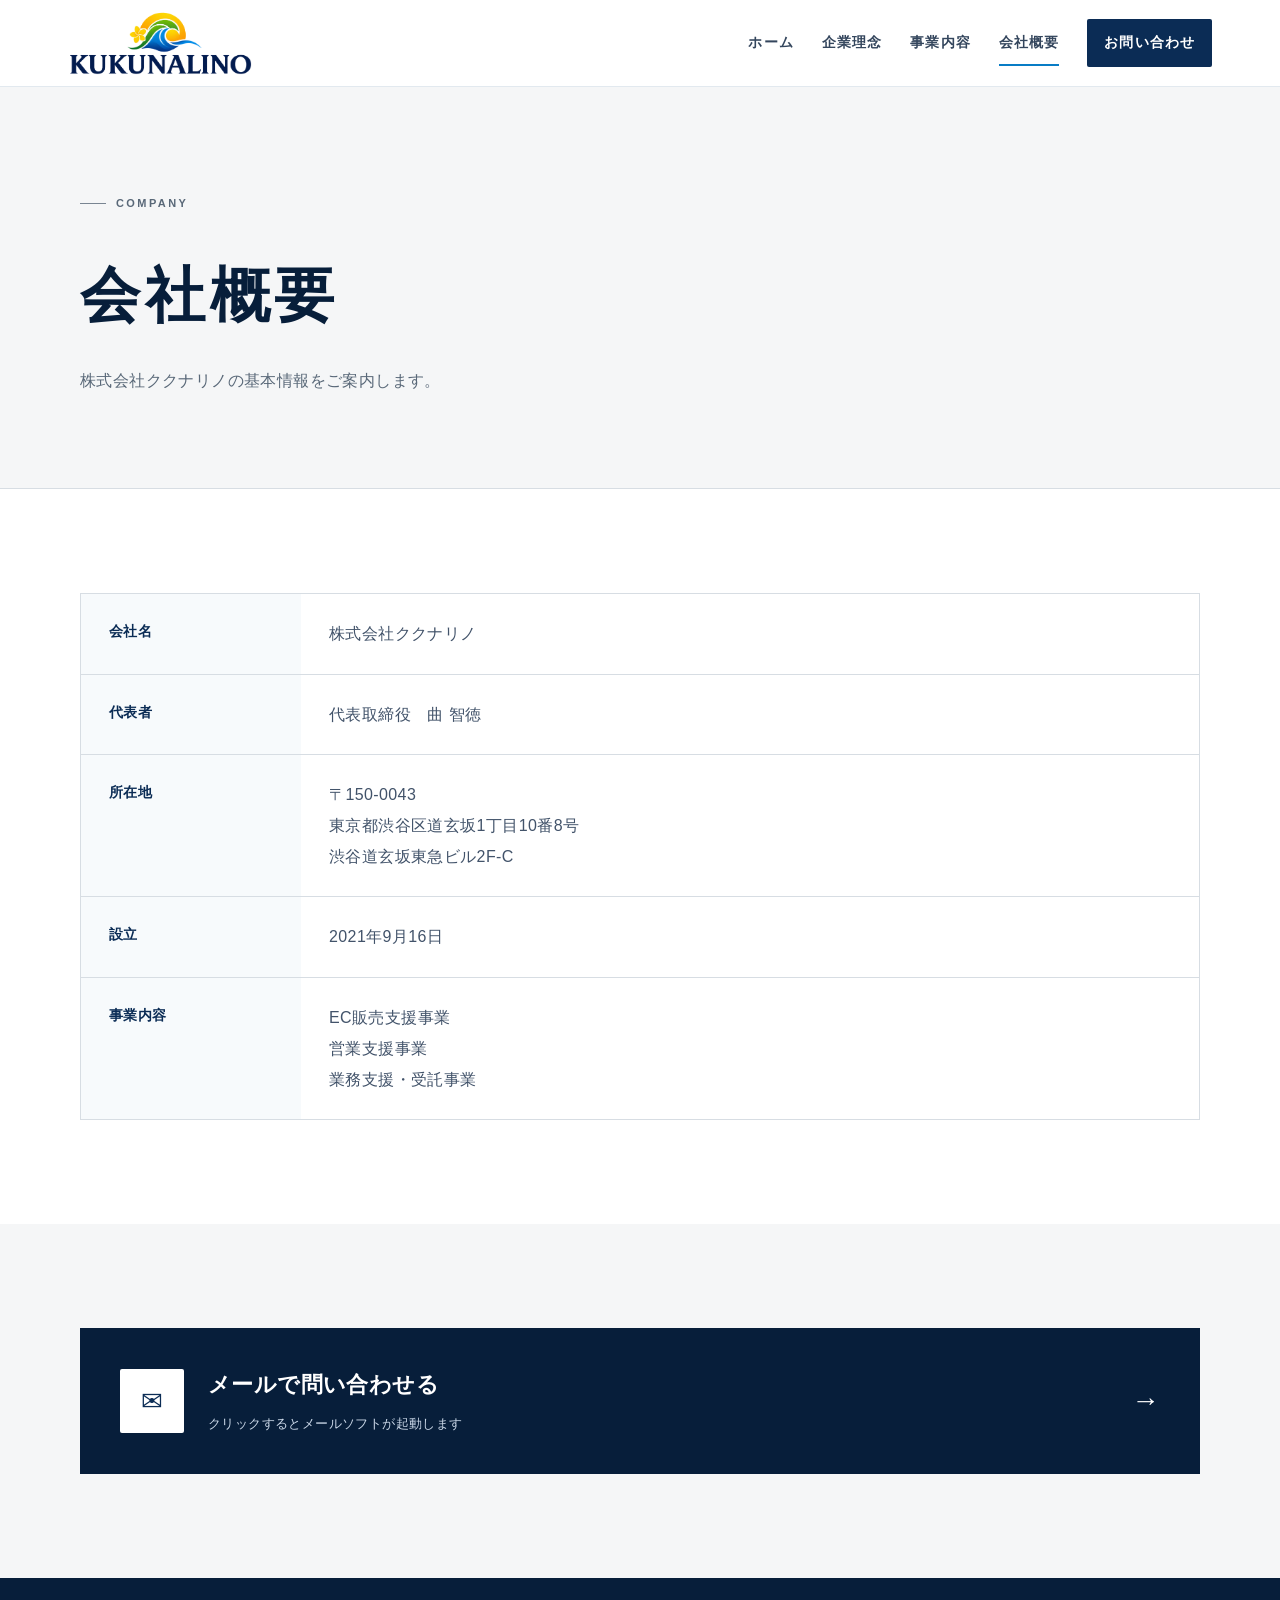
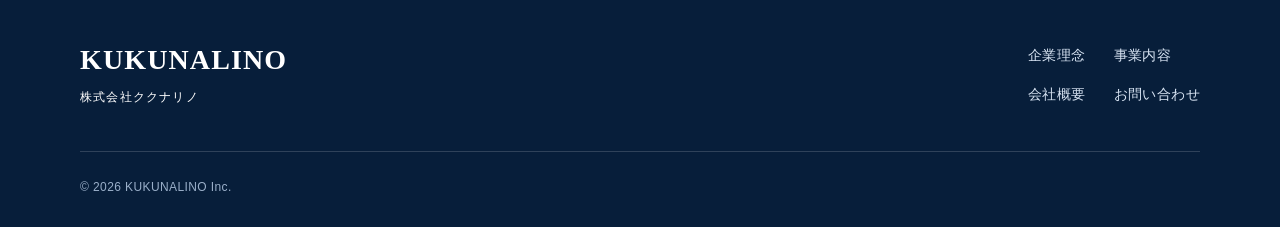
==== company.html @ d8be53e2 "Add scroll-triggered fade-in animation for text Co-Authored-By: Claude Opus 5.5 <noreply@anthropic.c" ====
<!doctype html><html lang="ja"><head><meta charset="utf-8"><meta name="viewport" content="width=device-width,initial-scale=1"><title>会社概要｜株式会社ククナリノ</title><meta name="description" content="株式会社ククナリノの会社概要、所在地、事業内容をご案内します。"><link rel="stylesheet" href="assets/styles.css?v=20261019c"><script src="assets/site.js?v=20261019c" defer></script></head><body><a class="skip" href="#main">本文へ移動</a><header class="site-header"><div class="header-inner"><a class="brand" href="index.html"><img src="assets/kukunalino-logo.png" alt="KUKUNALINO"></a><button class="menu-btn" aria-expanded="false" aria-label="メニューを開く">☰</button><nav class="nav"><a href="index.html">ホーム</a><a href="philosophy.html">企業理念</a><a href="services.html">事業内容</a><a href="company.html" aria-current="page">会社概要</a><a class="contact-link" href="contact.html">お問い合わせ</a></nav></div></header><main id="main"><section class="page-hero"><div class="container"><p class="eyebrow">Company</p><h1>会社概要</h1><p>株式会社ククナリノの基本情報をご案内します。</p></div></section><section class="section"><div class="container"><div class="table-wrap reveal"><table class="company-table"><tbody><tr><th>会社名</th><td>株式会社ククナリノ</td></tr><tr><th>代表者</th><td>代表取締役　曲 智徳</td></tr><tr><th>所在地</th><td>〒150-0043<br>東京都渋谷区道玄坂1丁目10番8号<br>渋谷道玄坂東急ビル2F-C</td></tr><tr><th>設立</th><td>2021年9月16日</td></tr><tr><th>事業内容</th><td>EC販売支援事業<br>営業支援事業<br>業務支援・受託事業</td></tr></tbody></table></div></div></section><section class="section soft"><div class="container"><a class="mail-cta reveal" href="mailto:info@kukuna-lino.com"><span class="mail-icon" aria-hidden="true">✉</span><span><strong>メールで問い合わせる</strong><small>クリックするとメールソフトが起動します</small></span><span class="arrow">→</span></a></div></section></main><footer class="site-footer"><div class="container"><div class="footer-top"><div class="footer-brand">KUKUNALINO<small>株式会社ククナリノ</small></div><nav class="footer-nav"><a href="philosophy.html">企業理念</a><a href="services.html">事業内容</a><a href="company.html">会社概要</a><a href="contact.html">お問い合わせ</a></nav></div><p class="copyright">© <span data-year></span> KUKUNALINO Inc.</p></div></footer></body></html>
---- assets/styles.css ----
:root {
  --navy: #082d66;
  --navy-deep: #061d43;
  --blue: #087cc5;
  --green: #4ba914;
  --yellow: #f5c81b;
  --ink: #17263a;
  --muted: #627083;
  --line: #dbe4ec;
  --mist: #f3f8fb;
  --white: #fff;
  --shadow: 0 22px 60px rgba(8, 45, 102, .11);
  --radius: 26px;
}
* { box-sizing: border-box; }
html { scroll-behavior: smooth; }
body { margin: 0; color: var(--ink); background: var(--white); font-family: "Noto Sans JP", "Hiragino Kaku Gothic ProN", "Yu Gothic", sans-serif; line-height: 1.8; -webkit-font-smoothing: antialiased; }
a { color: inherit; }
img { display: block; max-width: 100%; }
.skip { position: fixed; left: 16px; top: -80px; z-index: 100; padding: 10px 18px; background: var(--navy); color: white; border-radius: 8px; }
.skip:focus { top: 16px; }
.site-header { position: sticky; top: 0; z-index: 40; background: rgba(255,255,255,.92); border-bottom: 1px solid rgba(219,228,236,.8); backdrop-filter: blur(16px); }
.header-inner { max-width: 1200px; height: 86px; margin: auto; padding: 0 28px; display: flex; align-items: center; justify-content: space-between; gap: 30px; }
.brand { display: inline-flex; align-items: center; text-decoration: none; }
.brand img { width: 215px; height: 67px; object-fit: contain; object-position: left center; }
.nav { display: flex; align-items: center; gap: 28px; }
.nav a { position: relative; color: #34465d; text-decoration: none; font-size: 14px; font-weight: 700; letter-spacing: .04em; }
.nav a::after { content: ""; position: absolute; left: 0; right: 100%; bottom: -9px; height: 2px; background: var(--blue); transition: right .25s ease; }
.nav a:hover::after, .nav a[aria-current="page"]::after { right: 0; }
.nav .contact-link { padding: 11px 18px; color: white; background: var(--navy); border-radius: 999px; }
.nav .contact-link::after { display: none; }
.menu-btn { display: none; width: 44px; height: 44px; border: 1px solid var(--line); background: white; border-radius: 50%; color: var(--navy); font-size: 22px; }
.container { width: min(1120px, calc(100% - 48px)); margin-inline: auto; }
.hero { min-height: calc(100vh - 86px); display: grid; align-items: center; position: relative; overflow: hidden; background: linear-gradient(120deg, #fff 8%, #f7fbfd 62%, #e7f5fb); }
.hero::before { content: ""; position: absolute; width: 450px; height: 450px; border-radius: 50%; left: -260px; bottom: -240px; border: 78px solid rgba(75,169,20,.06); }
.hero-media { position: absolute; inset: 0 0 0 37%; }
.hero-media::after { content: ""; position: absolute; inset: 0; background: linear-gradient(90deg, white 0%, rgba(255,255,255,.78) 15%, rgba(255,255,255,0) 48%); }
.hero-media img { width: 100%; height: 100%; object-fit: cover; object-position: 62% center; }
.hero-content { position: relative; z-index: 2; padding: 104px 0 118px; width: min(650px, 58%); }
.eyebrow { display: inline-flex; align-items: center; gap: 10px; margin: 0 0 24px; color: var(--blue); font-size: 12px; font-weight: 800; letter-spacing: .18em; text-transform: uppercase; }
.eyebrow::before { content: ""; width: 34px; height: 2px; background: linear-gradient(90deg, var(--blue), var(--green)); }
h1, h2, h3, p { margin-top: 0; }
.hero h1 { margin-bottom: 26px; font-size: clamp(40px, 5.5vw, 72px); line-height: 1.28; letter-spacing: .015em; color: var(--navy-deep); }
.hero h1 em { color: var(--blue); font-style: normal; }
.hero .lead { max-width: 560px; margin-bottom: 38px; font-size: 17px; color: #485b73; }
.btns { display: flex; flex-wrap: wrap; gap: 14px; }
.btn { display: inline-flex; justify-content: center; align-items: center; min-height: 52px; padding: 0 25px; border: 1px solid var(--navy); border-radius: 999px; color: white; background: var(--navy); font-weight: 700; text-decoration: none; transition: .2s ease; }
.btn:hover { transform: translateY(-2px); box-shadow: 0 9px 22px rgba(8,45,102,.2); }
.btn.secondary { color: var(--navy); background: rgba(255,255,255,.78); }
.section { padding: 110px 0; }
.section.soft { background: var(--mist); }
.section-title { margin-bottom: 54px; }
.section-title h2 { margin-bottom: 12px; color: var(--navy-deep); font-size: clamp(30px, 4vw, 47px); line-height: 1.35; letter-spacing: .02em; }
.section-title p { max-width: 650px; color: var(--muted); }
.intro-grid { display: grid; grid-template-columns: .8fr 1.2fr; gap: 80px; align-items: start; }
.intro-message { color: var(--navy); font-size: clamp(24px, 3vw, 38px); line-height: 1.7; font-weight: 700; }
.intro-copy p { color: var(--muted); }
.service-grid { display: grid; grid-template-columns: repeat(3,1fr); gap: 22px; }
.service-card { position: relative; overflow: hidden; padding: 38px 30px 34px; background: white; border: 1px solid var(--line); border-radius: var(--radius); box-shadow: 0 10px 28px rgba(8,45,102,.05); }
.service-card::before { content: ""; position: absolute; inset: 0 auto auto 0; width: 100%; height: 5px; background: var(--accent); }
.service-card .num { color: var(--accent); font: 700 13px/1.4 Arial, sans-serif; letter-spacing: .12em; }
.service-card .icon { width: 58px; height: 58px; margin: 26px 0; display: grid; place-items: center; border-radius: 18px; color: var(--accent); background: color-mix(in srgb, var(--accent) 10%, white); font-size: 26px; }
.service-card h3 { margin-bottom: 15px; color: var(--navy-deep); font-size: 22px; }
.service-card p { margin-bottom: 0; color: var(--muted); font-size: 15px; }
.service-card.blue { --accent: #087cc5; }
.service-card.green { --accent: #4ba914; }
.service-card.yellow { --accent: #d99e00; }
.statement { display: grid; grid-template-columns: 1.2fr .8fr; min-height: 400px; overflow: hidden; background: var(--navy-deep); border-radius: 36px; box-shadow: var(--shadow); }
.statement-copy { padding: 62px; color: white; }
.statement-copy .eyebrow { color: #7cd3ff; }
.statement-copy h2 { font-size: clamp(30px, 4vw, 47px); line-height: 1.45; }
.statement-copy p { color: #cfdbeb; }
.statement-art { position: relative; background: linear-gradient(145deg, #0e83c9, #44a71b); }
.statement-art span { position: absolute; border-radius: 50%; border: 2px solid rgba(255,255,255,.55); }
.statement-art span:nth-child(1) { width: 220px; height: 220px; left: 18%; top: 22%; }
.statement-art span:nth-child(2) { width: 120px; height: 120px; left: 52%; top: 44%; background: rgba(255,213,49,.8); border: 0; }
.statement-art span:nth-child(3) { width: 46px; height: 46px; left: 20%; top: 62%; background: white; }
.table-wrap { overflow: hidden; border: 1px solid var(--line); border-radius: 20px; background: white; }
.company-table { width: 100%; border-collapse: collapse; }
.company-table th, .company-table td { padding: 24px 28px; text-align: left; vertical-align: top; border-bottom: 1px solid var(--line); }
.company-table tr:last-child th, .company-table tr:last-child td { border-bottom: 0; }
.company-table th { width: 220px; color: var(--navy); background: #f7fafc; font-size: 14px; }
.company-table td { color: #42536a; }
.mail-cta { display: grid; grid-template-columns: auto 1fr auto; align-items: center; gap: 24px; padding: 36px 40px; color: white; background: linear-gradient(110deg, var(--navy-deep), var(--navy)); border-radius: 24px; text-decoration: none; box-shadow: var(--shadow); }
.mail-cta .mail-icon { width: 64px; height: 64px; display: grid; place-items: center; border-radius: 50%; color: var(--navy); background: white; font-size: 26px; }
.mail-cta strong { display: block; font-size: 22px; }
.mail-cta small { color: #cbd8e8; }
.mail-cta .arrow { font-size: 28px; }
.page-hero { padding: 92px 0 78px; overflow: hidden; position: relative; background: linear-gradient(135deg, #f7fbfd 0%, #eaf7fb 100%); }
.page-hero::after { content: ""; position: absolute; width: 380px; height: 380px; right: -60px; top: -170px; border-radius: 50%; background: linear-gradient(135deg, rgba(8,124,197,.16), rgba(75,169,20,.12)); }
.page-hero .container { position: relative; z-index: 1; }
.page-hero h1 { margin-bottom: 10px; color: var(--navy-deep); font-size: clamp(38px, 5vw, 60px); }
.page-hero p { color: var(--muted); }
.value-list { display: grid; gap: 28px; counter-reset: values; }
.value-item { counter-increment: values; display: grid; grid-template-columns: 80px 1fr; gap: 26px; padding: 34px; background: white; border: 1px solid var(--line); border-radius: 20px; }
.value-item::before { content: "0" counter(values); color: var(--blue); font: 700 24px/1.3 Arial, sans-serif; }
.value-item h3 { margin-bottom: 7px; color: var(--navy-deep); font-size: 23px; }
.value-item p { margin: 0; color: var(--muted); }
.service-detail { display: grid; grid-template-columns: minmax(0, 1fr) minmax(0, 1fr); gap: 56px; align-items: center; padding: 64px 0; border-top: 1px solid var(--line); }
.service-detail:last-child { border-bottom: 1px solid var(--line); }
.service-detail .label { color: var(--blue); font-size: 13px; font-weight: 800; letter-spacing: .14em; }
.service-detail h2 { color: var(--navy-deep); font-size: 30px; }
.service-detail p, .service-detail li { color: var(--muted); }
.service-detail ul { padding-left: 1.25em; }
.service-visual { margin: 0; overflow: hidden; aspect-ratio: 3 / 2; border-radius: 26px; box-shadow: var(--shadow); background: var(--mist); }
.service-visual img { width: 100%; height: 100%; object-fit: cover; transition: transform .5s ease; }
.service-detail:hover .service-visual img { transform: scale(1.025); }
.service-detail.reverse .service-visual { order: 2; }
.service-detail.reverse .service-copy { order: 1; }
.note-box { margin-top: 28px; padding: 22px 24px; border-left: 4px solid var(--green); background: #f4faf0; border-radius: 0 14px 14px 0; color: #48613a; }
.note-box a { color: var(--navy); font-weight: 700; }
.contact-panel { max-width: 820px; margin: auto; padding: 60px; text-align: center; background: white; border: 1px solid var(--line); border-radius: 30px; box-shadow: var(--shadow); }
.contact-panel .mail-icon { width: 84px; height: 84px; margin: 0 auto 28px; display: grid; place-items: center; border-radius: 50%; color: white; background: linear-gradient(140deg,var(--blue),var(--green)); font-size: 34px; }
.contact-panel h2 { color: var(--navy-deep); font-size: 30px; }
.contact-panel p { color: var(--muted); }
.contact-panel .email { display: inline-block; margin: 18px 0 30px; color: var(--navy); font-size: clamp(19px,3vw,28px); font-weight: 800; text-decoration: none; border-bottom: 2px solid var(--blue); }
.site-footer { padding: 64px 0 28px; color: #d7e3f2; background: var(--navy-deep); }
.footer-top { display: grid; grid-template-columns: 1fr auto; gap: 50px; padding-bottom: 42px; border-bottom: 1px solid rgba(255,255,255,.16); }
.footer-brand { font: 800 28px/1.3 Georgia, serif; letter-spacing: .04em; color: white; }
.footer-brand small { display: block; margin-top: 9px; font: 400 12px/1.5 sans-serif; letter-spacing: .1em; }
.footer-nav { display: grid; grid-template-columns: repeat(2,auto); gap: 12px 28px; }
.footer-nav a { color: #d7e3f2; font-size: 14px; text-decoration: none; }
.copyright { margin: 24px 0 0; color: #9aafc9; font-size: 12px; }
.reveal { opacity: 0; transform: translateY(18px); transition: .7s ease; }
.reveal.on { opacity: 1; transform: none; }
@media (max-width: 900px) {
  .header-inner { height: 74px; padding: 0 20px; }
  .brand img { width: 168px; height: 52px; }
  .menu-btn { display: block; }
  .nav { position: fixed; inset: 74px 0 auto; display: none; padding: 24px; background: white; border-bottom: 1px solid var(--line); box-shadow: var(--shadow); flex-direction: column; align-items: stretch; gap: 0; }
  .nav.open { display: flex; }
  .nav a { padding: 14px 8px; }
  .nav a::after { display: none; }
  .nav .contact-link { margin-top: 8px; text-align: center; }
  .hero { min-height: auto; }
  .hero-media { opacity: .42; left: 0; }
  .hero-media::after { background: rgba(255,255,255,.5); }
  .hero-content { width: 100%; padding: 94px 0; }
  .intro-grid, .statement { grid-template-columns: 1fr; gap: 36px; }
  .service-grid { grid-template-columns: 1fr; }
  .statement-art { min-height: 260px; }
  .footer-top { grid-template-columns: 1fr; }
}
@media (max-width: 620px) {
  .container { width: min(100% - 34px, 1120px); }
  .section { padding: 78px 0; }
  .hero-content { padding: 76px 0 84px; }
  .hero h1 { font-size: 40px; }
  .hero-media { inset: 0; }
  .intro-grid { gap: 24px; }
  .statement-copy { padding: 38px 28px; }
  .page-hero { padding: 72px 0 58px; }
  .value-item, .service-detail { grid-template-columns: 1fr; gap: 28px; }
  .service-detail.reverse .service-visual, .service-detail.reverse .service-copy { order: initial; }
  .company-table th, .company-table td { display: block; width: 100%; padding: 16px 20px; }
  .company-table th { padding-bottom: 6px; border-bottom: 0; }
  .company-table td { padding-top: 4px; }
  .mail-cta { grid-template-columns: auto 1fr; padding: 28px 24px; }
  .mail-cta .arrow { display: none; }
  .contact-panel { padding: 42px 24px; }
  .footer-nav { grid-template-columns: 1fr; }
}
@media (prefers-reduced-motion: reduce) { html { scroll-behavior: auto; } .reveal { opacity: 1; transform: none; transition: none; } .btn { transition: none; } }

/* Restrained corporate editorial styling */
:root { --navy:#0b2c55; --navy-deep:#071e3a; --ink:#182536; --muted:#596878; --line:#d7dde3; --mist:#f5f6f7; --shadow:none; --radius:4px; }
body { font-family:-apple-system,BlinkMacSystemFont,"Hiragino Kaku Gothic ProN","Yu Gothic","YuGothic",Meiryo,sans-serif; line-height:1.95; letter-spacing:.025em; }
h1,h2,h3,.intro-message,.footer-brand { font-family:"Yu Mincho","YuMincho","Hiragino Mincho ProN","Hiragino Mincho Pro","Noto Serif JP",serif; font-weight:600; }
.site-header { background:rgba(255,255,255,.98); backdrop-filter:none; }
.nav a { font-weight:600; letter-spacing:.08em; }
.nav .contact-link { border-radius:2px; padding:10px 17px; }
.hero { background:#f7f8f8; }
.hero::before { display:none; }
.hero-media { inset:0 0 0 45%; }
.hero-media img { object-position:right center; }
.hero-media::after { background:linear-gradient(90deg,#f7f8f8 0%,rgba(247,248,248,.88) 18%,rgba(247,248,248,.12) 62%); }
.hero-media img,.service-visual img { filter:saturate(.72) contrast(.96); }
.hero h1 { font-size:clamp(38px,5vw,64px); letter-spacing:.07em; line-height:1.48; }
.hero h1 em { color:var(--navy); }
.eyebrow { color:#687480; font-size:11px; letter-spacing:.22em; }
.eyebrow::before { width:26px; height:1px; background:#798592; }
.btn { min-height:50px; border-radius:2px; background:var(--navy); font-weight:600; box-shadow:none; }
.btn:hover { transform:none; box-shadow:none; background:#123d71; }
.section { padding:104px 0; }
.section.soft { background:#f5f6f7; }
.section-title h2 { letter-spacing:.06em; line-height:1.55; }
.service-grid { gap:1px; background:var(--line); border-top:1px solid var(--line); border-bottom:1px solid var(--line); }
.service-card { border:0; border-radius:0; box-shadow:none; padding:42px 34px 38px; }
.service-card::before { height:2px; }
.service-card .icon { display:none; }
.service-card h3 { margin-top:28px; letter-spacing:.04em; }
.statement { grid-template-columns:1fr; min-height:auto; border-radius:0; box-shadow:none; }
.statement-copy { padding:70px; max-width:860px; }
.statement-art { display:none; }
.table-wrap { border-radius:0; }
.mail-cta { border-radius:0; background:var(--navy-deep); box-shadow:none; }
.mail-cta .mail-icon,.contact-panel .mail-icon { border-radius:2px; }
.page-hero { padding:96px 0 76px; background:#f5f6f7; border-bottom:1px solid var(--line); }
.page-hero::after { display:none; }
.page-hero h1 { letter-spacing:.08em; }
.value-item { border-radius:0; box-shadow:none; }
.service-visual { border-radius:0; box-shadow:none; }
.service-detail:hover .service-visual img { transform:none; }
.note-box { border-radius:0; background:#f2f5ef; }
.contact-panel { border-radius:0; box-shadow:none; }
.contact-panel .mail-icon { background:var(--navy); }
.js .reveal { opacity:0; transform:translateY(28px); transition:opacity .9s ease,transform .9s cubic-bezier(.2,.7,.2,1); transition-delay:var(--delay,0s); }
.js .reveal.on { opacity:1; transform:none; }
@media (prefers-reduced-motion: reduce) { .js .reveal { opacity:1; transform:none; transition:none; } }
@media (max-width:900px) { .hero-media{inset:0;opacity:.28}.hero-media::after{background:rgba(247,248,248,.66)}.nav{border-radius:0;box-shadow:none} }
@media (max-width:620px) { .statement-copy{padding:44px 28px}.hero h1{font-size:38px} }
.hero-media picture { display:block; width:100%; height:100%; }
@media (max-width:900px) {
  .hero { min-height:calc(100svh - 74px); }
  .hero-media { opacity:1; }
  .hero-media img { object-position:center bottom; filter:saturate(.86) contrast(.97); }
  .hero-media::after { background:linear-gradient(90deg,rgba(247,248,248,.92) 0%,rgba(247,248,248,.78) 45%,rgba(247,248,248,0) 78%),linear-gradient(180deg,rgba(247,248,248,.5) 0%,rgba(247,248,248,0) 30%); }
  .hero-content { width:76%; padding:60px 0 210px; }
  .hero h1 { font-size:34px; line-height:1.5; }
  .hero .lead { max-width:230px; color:#33475b; font-size:14px; line-height:1.9; }
  .hero .btns { flex-direction:column; align-items:flex-start; gap:10px; }
  .hero .btn { min-height:44px; padding:0 19px; }
}
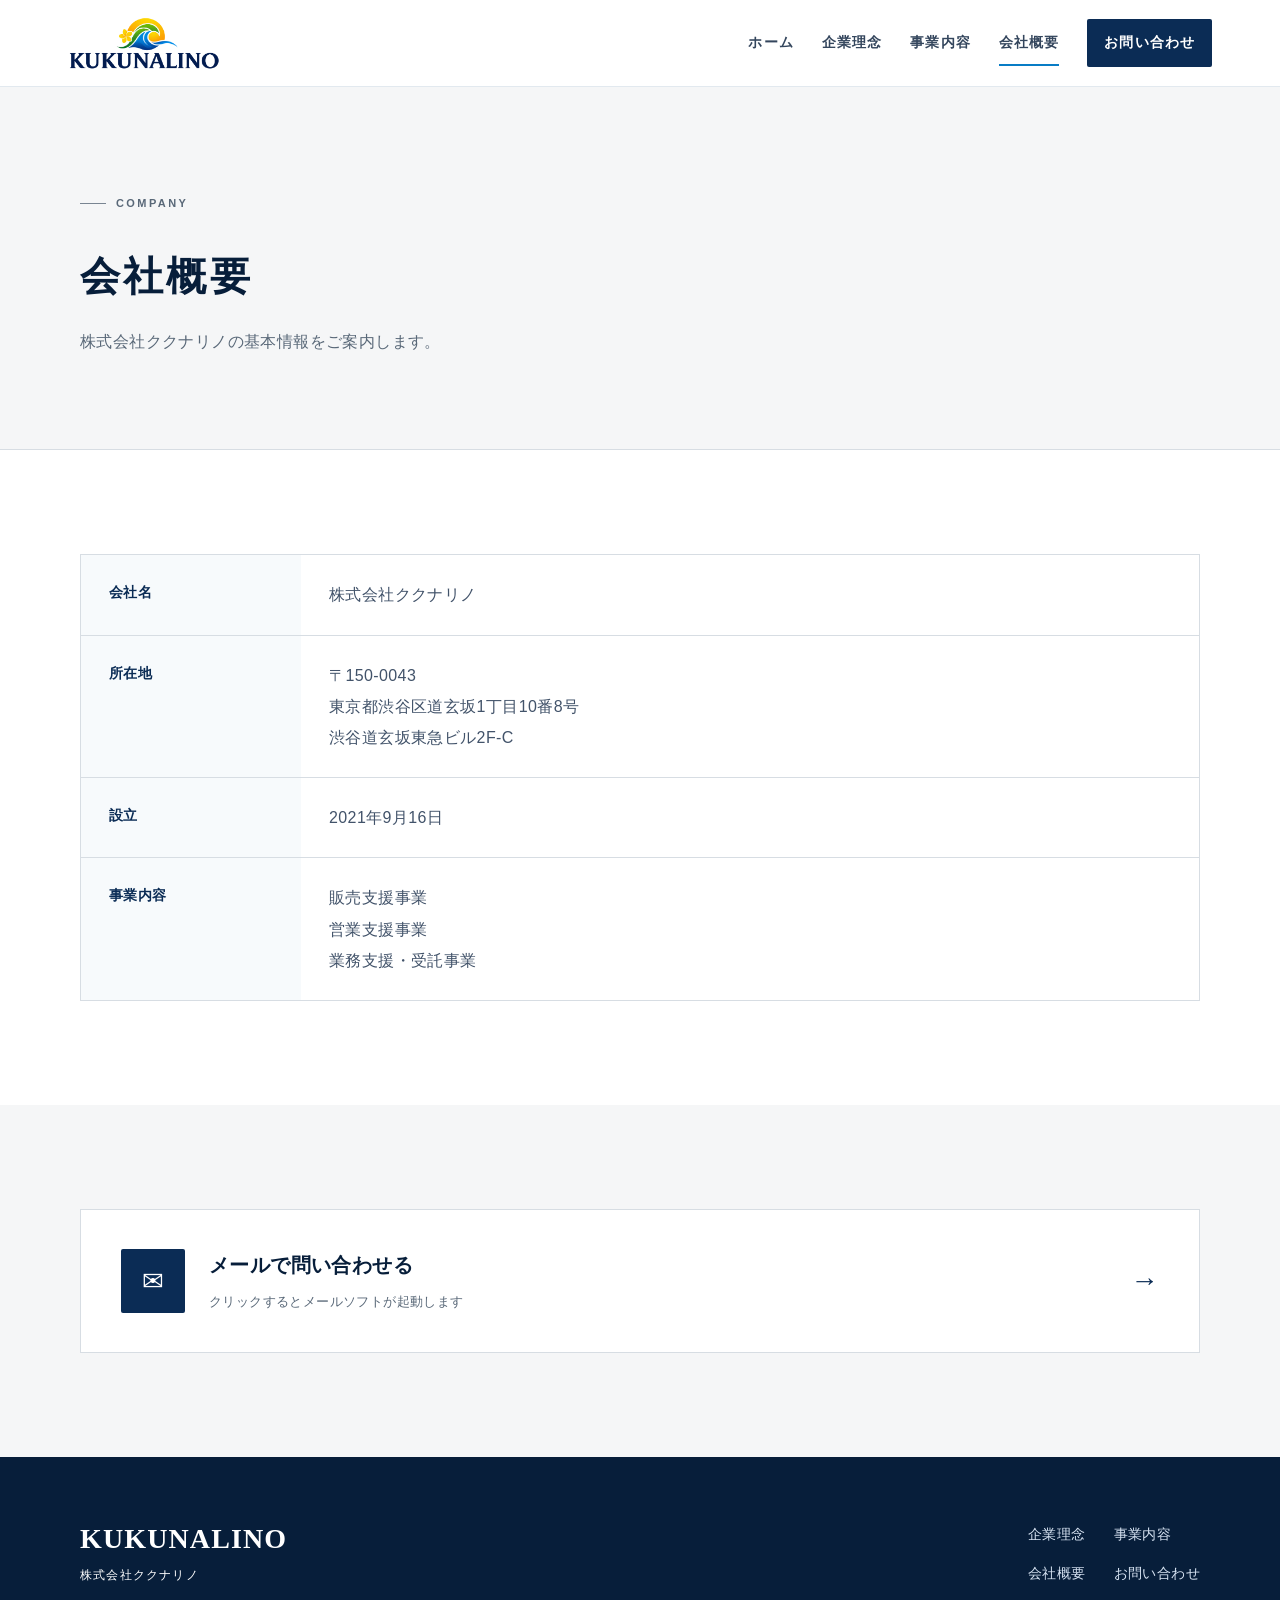
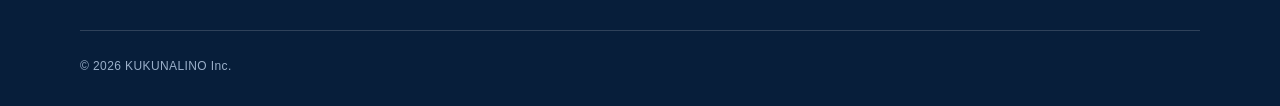
==== commit 72e69a73: "Align design with M.Me.Minette and update business wording - Reduce PC heading sizes and header logo" ====
--- a/company.html
+++ b/company.html
@@ -1 +1 @@
-<!doctype html><html lang="ja"><head><meta charset="utf-8"><meta name="viewport" content="width=device-width,initial-scale=1"><title>会社概要｜株式会社ククナリノ</title><meta name="description" content="株式会社ククナリノの会社概要、所在地、事業内容をご案内します。"><link rel="stylesheet" href="assets/styles.css?v=20261019c"><script src="assets/site.js?v=20261019c" defer></script></head><body><a class="skip" href="#main">本文へ移動</a><header class="site-header"><div class="header-inner"><a class="brand" href="index.html"><img src="assets/kukunalino-logo.png" alt="KUKUNALINO"></a><button class="menu-btn" aria-expanded="false" aria-label="メニューを開く">☰</button><nav class="nav"><a href="index.html">ホーム</a><a href="philosophy.html">企業理念</a><a href="services.html">事業内容</a><a href="company.html" aria-current="page">会社概要</a><a class="contact-link" href="contact.html">お問い合わせ</a></nav></div></header><main id="main"><section class="page-hero"><div class="container"><p class="eyebrow">Company</p><h1>会社概要</h1><p>株式会社ククナリノの基本情報をご案内します。</p></div></section><section class="section"><div class="container"><div class="table-wrap reveal"><table class="company-table"><tbody><tr><th>会社名</th><td>株式会社ククナリノ</td></tr><tr><th>代表者</th><td>代表取締役　曲 智徳</td></tr><tr><th>所在地</th><td>〒150-0043<br>東京都渋谷区道玄坂1丁目10番8号<br>渋谷道玄坂東急ビル2F-C</td></tr><tr><th>設立</th><td>2021年9月16日</td></tr><tr><th>事業内容</th><td>EC販売支援事業<br>営業支援事業<br>業務支援・受託事業</td></tr></tbody></table></div></div></section><section class="section soft"><div class="container"><a class="mail-cta reveal" href="mailto:info@kukuna-lino.com"><span class="mail-icon" aria-hidden="true">✉</span><span><strong>メールで問い合わせる</strong><small>クリックするとメールソフトが起動します</small></span><span class="arrow">→</span></a></div></section></main><footer class="site-footer"><div class="container"><div class="footer-top"><div class="footer-brand">KUKUNALINO<small>株式会社ククナリノ</small></div><nav class="footer-nav"><a href="philosophy.html">企業理念</a><a href="services.html">事業内容</a><a href="company.html">会社概要</a><a href="contact.html">お問い合わせ</a></nav></div><p class="copyright">© <span data-year></span> KUKUNALINO Inc.</p></div></footer></body></html>
+<!doctype html><html lang="ja"><head><meta charset="utf-8"><meta name="viewport" content="width=device-width,initial-scale=1"><title>会社概要｜株式会社ククナリノ</title><meta name="description" content="株式会社ククナリノの会社概要、所在地、事業内容をご案内します。"><link rel="stylesheet" href="assets/styles.css?v=20261020a"><script src="assets/site.js?v=20261020a" defer></script></head><body><a class="skip" href="#main">本文へ移動</a><header class="site-header"><div class="header-inner"><a class="brand" href="index.html"><img src="assets/kukunalino-logo.png" alt="KUKUNALINO"></a><button class="menu-btn" aria-expanded="false" aria-label="メニューを開く">☰</button><nav class="nav"><a href="index.html">ホーム</a><a href="philosophy.html">企業理念</a><a href="services.html">事業内容</a><a href="company.html" aria-current="page">会社概要</a><a class="contact-link" href="contact.html">お問い合わせ</a></nav></div></header><main id="main"><section class="page-hero"><div class="container"><p class="eyebrow">Company</p><h1>会社概要</h1><p>株式会社ククナリノの基本情報をご案内します。</p></div></section><section class="section"><div class="container"><div class="table-wrap reveal"><table class="company-table"><tbody><tr><th>会社名</th><td>株式会社ククナリノ</td></tr><tr><th>所在地</th><td>〒150-0043<br>東京都渋谷区道玄坂1丁目10番8号<br>渋谷道玄坂東急ビル2F-C</td></tr><tr><th>設立</th><td>2021年9月16日</td></tr><tr><th>事業内容</th><td>販売支援事業<br>営業支援事業<br>業務支援・受託事業</td></tr></tbody></table></div></div></section><section class="section soft"><div class="container"><a class="mail-cta reveal" href="mailto:info@kukuna-lino.com"><span class="mail-icon" aria-hidden="true">✉</span><span><strong>メールで問い合わせる</strong><small>クリックするとメールソフトが起動します</small></span><span class="arrow">→</span></a></div></section></main><footer class="site-footer"><div class="container"><div class="footer-top"><div class="footer-brand">KUKUNALINO<small>株式会社ククナリノ</small></div><nav class="footer-nav"><a href="philosophy.html">企業理念</a><a href="services.html">事業内容</a><a href="company.html">会社概要</a><a href="contact.html">お問い合わせ</a></nav></div><p class="copyright">© <span data-year></span> KUKUNALINO Inc.</p></div></footer></body></html>
--- a/assets/styles.css
+++ b/assets/styles.css
@@ -221,3 +221,32 @@
   .hero .btns { flex-direction:column; align-items:flex-start; gap:10px; }
   .hero .btn { min-height:44px; padding:0 19px; }
 }
+.home .site-header { position:fixed; left:0; right:0; background:transparent; border-bottom-color:transparent; transition:background .3s ease,border-color .3s ease; }
+.home .site-header.scrolled { background:rgba(255,255,255,.98); border-bottom-color:var(--line); }
+.home .menu-btn { background:rgba(255,255,255,.72); border-color:rgba(255,255,255,.9); }
+.home .hero { min-height:100vh; min-height:100svh; }
+.home .hero-content { padding-top:186px; }
+@media (max-width:900px) { .home .hero-content { padding-top:134px; } }
+.statement { background:transparent; }
+.statement-copy { padding:0; color:var(--ink); }
+.statement-copy .eyebrow { color:#687480; }
+.statement-copy h2 { color:var(--navy-deep); }
+.statement-copy p { color:var(--muted); }
+.mail-cta { color:var(--navy-deep); background:white; border:1px solid var(--line); }
+.mail-cta .mail-icon { color:white; background:var(--navy); }
+.mail-cta small { color:var(--muted); }
+.mail-cta .arrow { color:var(--navy); }
+.text-link { color:var(--navy); font-size:14px; font-weight:600; letter-spacing:.06em; text-decoration:none; border-bottom:1px solid currentColor; padding-bottom:2px; }
+.company-brief .section-title { margin-bottom:36px; }
+.brand img { width:176px; height:55px; }
+@media (min-width:901px) {
+  .hero h1 { font-size:clamp(40px,3.6vw,52px); }
+  .section-title h2,.statement-copy h2 { font-size:34px; }
+  .intro-message { font-size:clamp(26px,2.4vw,32px); }
+  .page-hero h1 { font-size:40px; }
+  .service-detail h2,.contact-panel h2 { font-size:26px; }
+  .mail-cta strong { font-size:20px; }
+  .company-brief { display:grid; grid-template-columns:1fr 2fr; gap:56px; align-items:start; }
+  .company-brief .section-title { margin-bottom:0; }
+}
+@media (max-width:900px) { .brand img { width:144px; height:45px; } }
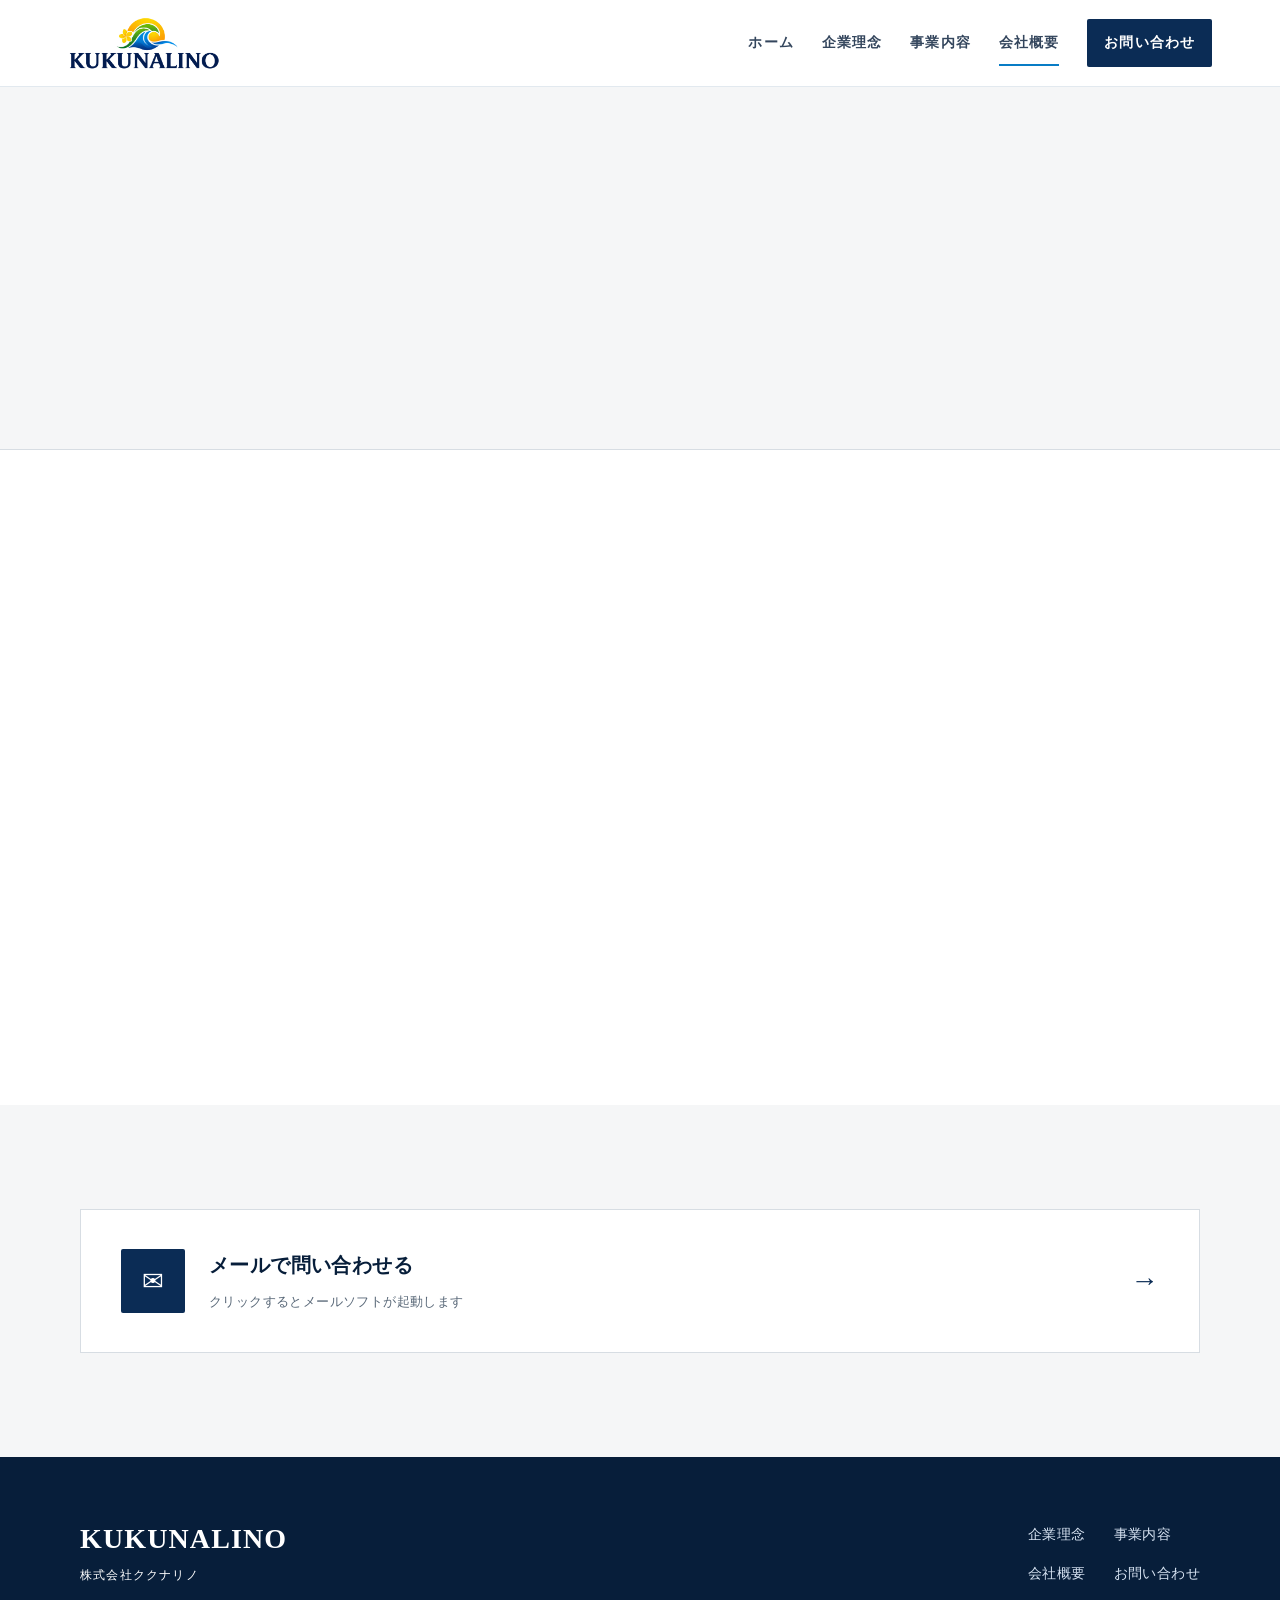
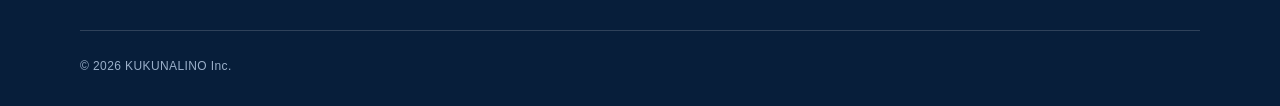
==== commit 759d1d1a: "Shrink mobile header logo Co-Authored-By: Claude Opus 5.5 <noreply@anthropic.com> Claude-Session: ht" ====
--- a/company.html
+++ b/company.html
@@ -1 +1 @@
-<!doctype html><html lang="ja"><head><meta charset="utf-8"><meta name="viewport" content="width=device-width,initial-scale=1"><title>会社概要｜株式会社ククナリノ</title><meta name="description" content="株式会社ククナリノの会社概要、所在地、事業内容をご案内します。"><link rel="stylesheet" href="assets/styles.css?v=20261020a"><script src="assets/site.js?v=20261020a" defer></script></head><body><a class="skip" href="#main">本文へ移動</a><header class="site-header"><div class="header-inner"><a class="brand" href="index.html"><img src="assets/kukunalino-logo.png" alt="KUKUNALINO"></a><button class="menu-btn" aria-expanded="false" aria-label="メニューを開く">☰</button><nav class="nav"><a href="index.html">ホーム</a><a href="philosophy.html">企業理念</a><a href="services.html">事業内容</a><a href="company.html" aria-current="page">会社概要</a><a class="contact-link" href="contact.html">お問い合わせ</a></nav></div></header><main id="main"><section class="page-hero"><div class="container"><p class="eyebrow">Company</p><h1>会社概要</h1><p>株式会社ククナリノの基本情報をご案内します。</p></div></section><section class="section"><div class="container"><div class="table-wrap reveal"><table class="company-table"><tbody><tr><th>会社名</th><td>株式会社ククナリノ</td></tr><tr><th>所在地</th><td>〒150-0043<br>東京都渋谷区道玄坂1丁目10番8号<br>渋谷道玄坂東急ビル2F-C</td></tr><tr><th>設立</th><td>2021年9月16日</td></tr><tr><th>事業内容</th><td>販売支援事業<br>営業支援事業<br>業務支援・受託事業</td></tr></tbody></table></div></div></section><section class="section soft"><div class="container"><a class="mail-cta reveal" href="mailto:info@kukuna-lino.com"><span class="mail-icon" aria-hidden="true">✉</span><span><strong>メールで問い合わせる</strong><small>クリックするとメールソフトが起動します</small></span><span class="arrow">→</span></a></div></section></main><footer class="site-footer"><div class="container"><div class="footer-top"><div class="footer-brand">KUKUNALINO<small>株式会社ククナリノ</small></div><nav class="footer-nav"><a href="philosophy.html">企業理念</a><a href="services.html">事業内容</a><a href="company.html">会社概要</a><a href="contact.html">お問い合わせ</a></nav></div><p class="copyright">© <span data-year></span> KUKUNALINO Inc.</p></div></footer></body></html>
+<!doctype html><html lang="ja"><head><meta charset="utf-8"><meta name="viewport" content="width=device-width,initial-scale=1"><title>会社概要｜株式会社ククナリノ</title><meta name="description" content="株式会社ククナリノの会社概要、所在地、事業内容をご案内します。"><link rel="stylesheet" href="assets/styles.css?v=20261020b"><script src="assets/site.js?v=20261020b" defer></script></head><body><a class="skip" href="#main">本文へ移動</a><header class="site-header"><div class="header-inner"><a class="brand" href="index.html"><img src="assets/kukunalino-logo.png" alt="KUKUNALINO"></a><button class="menu-btn" aria-expanded="false" aria-label="メニューを開く">☰</button><nav class="nav"><a href="index.html">ホーム</a><a href="philosophy.html">企業理念</a><a href="services.html">事業内容</a><a href="company.html" aria-current="page">会社概要</a><a class="contact-link" href="contact.html">お問い合わせ</a></nav></div></header><main id="main"><section class="page-hero"><div class="container"><p class="eyebrow">Company</p><h1>会社概要</h1><p>株式会社ククナリノの基本情報をご案内します。</p></div></section><section class="section"><div class="container"><div class="table-wrap reveal"><table class="company-table"><tbody><tr><th>会社名</th><td>株式会社ククナリノ</td></tr><tr><th>所在地</th><td>〒150-0043<br>東京都渋谷区道玄坂1丁目10番8号<br>渋谷道玄坂東急ビル2F-C</td></tr><tr><th>設立</th><td>2021年9月16日</td></tr><tr><th>事業内容</th><td>販売支援事業<br>営業支援事業<br>業務支援・受託事業</td></tr></tbody></table></div></div></section><section class="section soft"><div class="container"><a class="mail-cta reveal" href="mailto:info@kukuna-lino.com"><span class="mail-icon" aria-hidden="true">✉</span><span><strong>メールで問い合わせる</strong><small>クリックするとメールソフトが起動します</small></span><span class="arrow">→</span></a></div></section></main><footer class="site-footer"><div class="container"><div class="footer-top"><div class="footer-brand">KUKUNALINO<small>株式会社ククナリノ</small></div><nav class="footer-nav"><a href="philosophy.html">企業理念</a><a href="services.html">事業内容</a><a href="company.html">会社概要</a><a href="contact.html">お問い合わせ</a></nav></div><p class="copyright">© <span data-year></span> KUKUNALINO Inc.</p></div></footer></body></html>
--- a/assets/styles.css
+++ b/assets/styles.css
@@ -249,4 +249,4 @@
   .company-brief { display:grid; grid-template-columns:1fr 2fr; gap:56px; align-items:start; }
   .company-brief .section-title { margin-bottom:0; }
 }
-@media (max-width:900px) { .brand img { width:144px; height:45px; } }
+@media (max-width:900px) { .brand img { width:122px; height:38px; } }
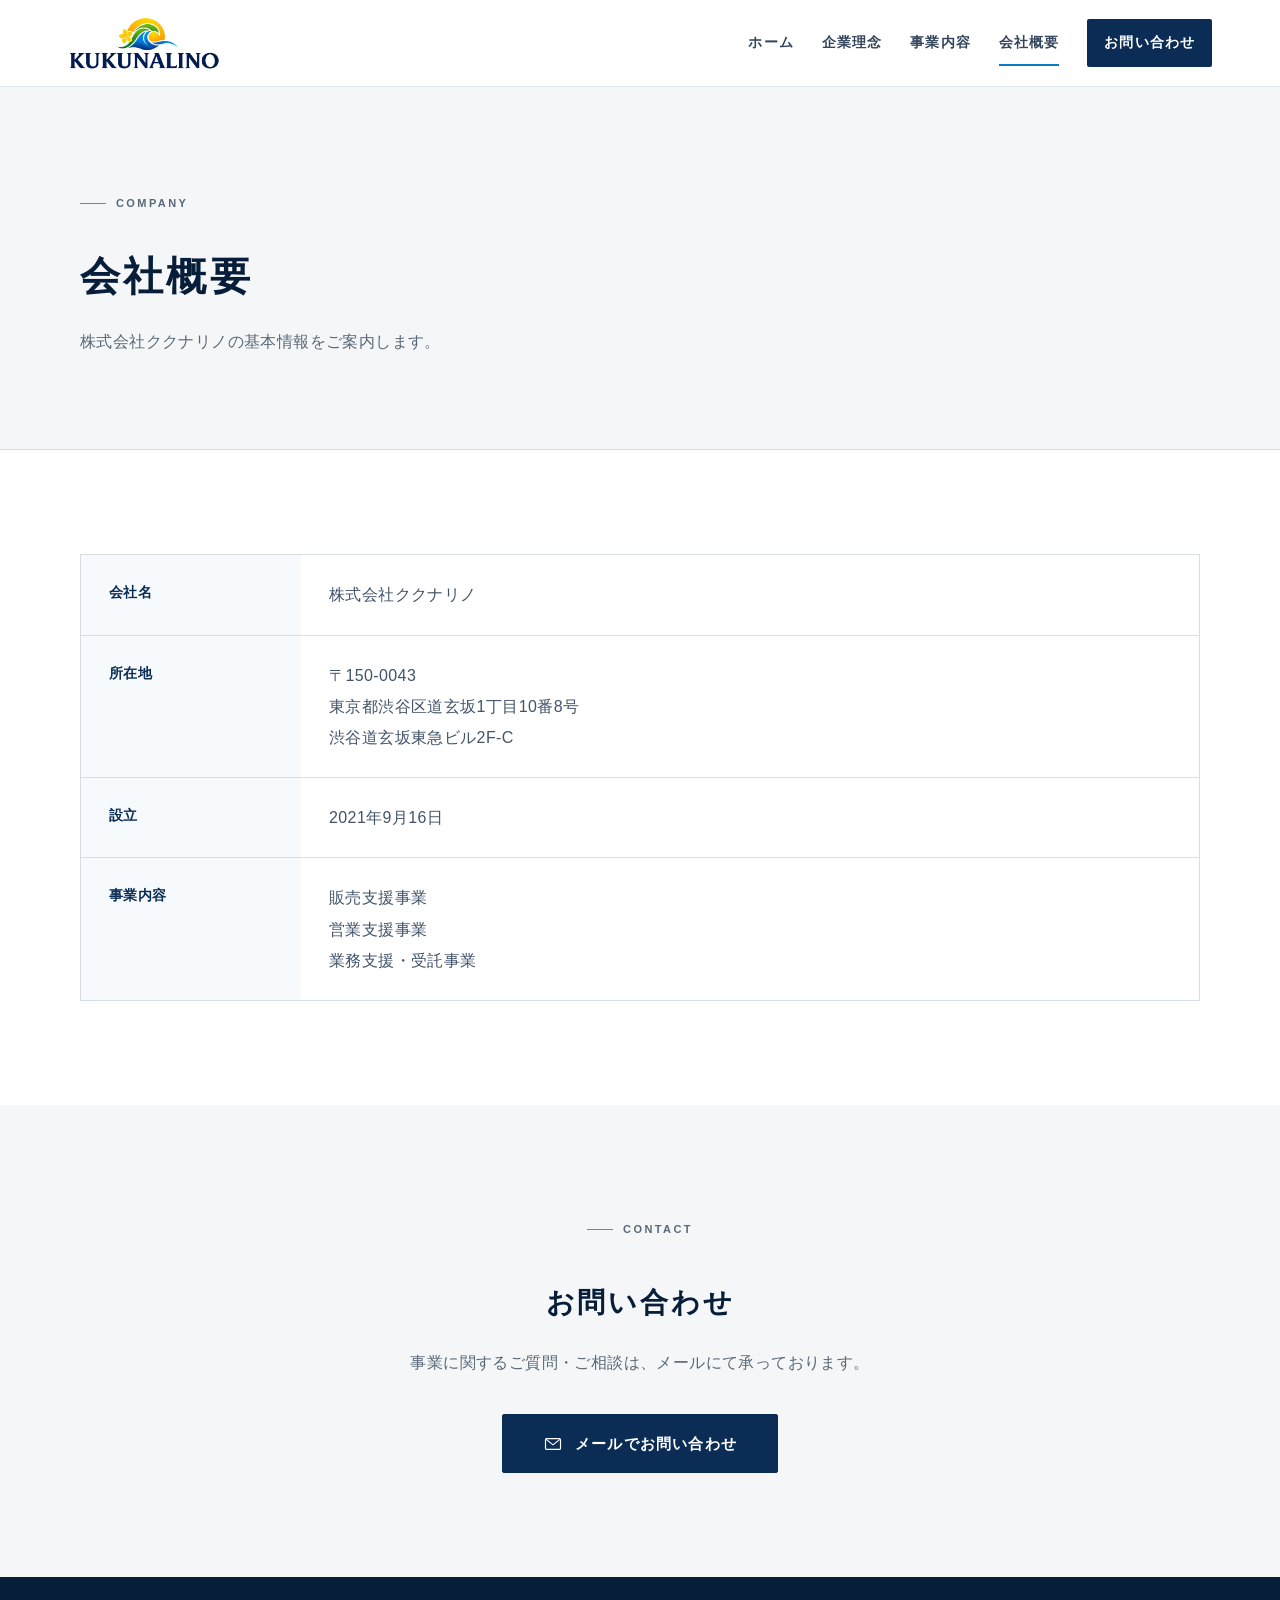
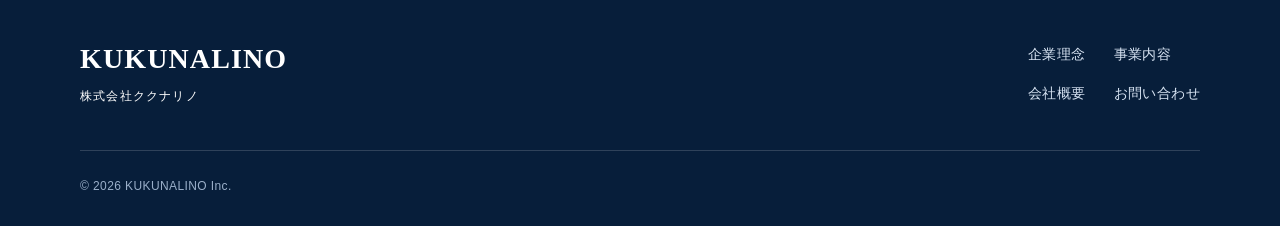
==== commit 6773082a: "Restyle contact CTA after M.Me.Minette Co-Authored-By: Claude Opus 5.5 <noreply@anthropic.com> Claud" ====
--- a/company.html
+++ b/company.html
@@ -1 +1 @@
-<!doctype html><html lang="ja"><head><meta charset="utf-8"><meta name="viewport" content="width=device-width,initial-scale=1"><title>会社概要｜株式会社ククナリノ</title><meta name="description" content="株式会社ククナリノの会社概要、所在地、事業内容をご案内します。"><link rel="stylesheet" href="assets/styles.css?v=20261020b"><script src="assets/site.js?v=20261020b" defer></script></head><body><a class="skip" href="#main">本文へ移動</a><header class="site-header"><div class="header-inner"><a class="brand" href="index.html"><img src="assets/kukunalino-logo.png" alt="KUKUNALINO"></a><button class="menu-btn" aria-expanded="false" aria-label="メニューを開く">☰</button><nav class="nav"><a href="index.html">ホーム</a><a href="philosophy.html">企業理念</a><a href="services.html">事業内容</a><a href="company.html" aria-current="page">会社概要</a><a class="contact-link" href="contact.html">お問い合わせ</a></nav></div></header><main id="main"><section class="page-hero"><div class="container"><p class="eyebrow">Company</p><h1>会社概要</h1><p>株式会社ククナリノの基本情報をご案内します。</p></div></section><section class="section"><div class="container"><div class="table-wrap reveal"><table class="company-table"><tbody><tr><th>会社名</th><td>株式会社ククナリノ</td></tr><tr><th>所在地</th><td>〒150-0043<br>東京都渋谷区道玄坂1丁目10番8号<br>渋谷道玄坂東急ビル2F-C</td></tr><tr><th>設立</th><td>2021年9月16日</td></tr><tr><th>事業内容</th><td>販売支援事業<br>営業支援事業<br>業務支援・受託事業</td></tr></tbody></table></div></div></section><section class="section soft"><div class="container"><a class="mail-cta reveal" href="mailto:info@kukuna-lino.com"><span class="mail-icon" aria-hidden="true">✉</span><span><strong>メールで問い合わせる</strong><small>クリックするとメールソフトが起動します</small></span><span class="arrow">→</span></a></div></section></main><footer class="site-footer"><div class="container"><div class="footer-top"><div class="footer-brand">KUKUNALINO<small>株式会社ククナリノ</small></div><nav class="footer-nav"><a href="philosophy.html">企業理念</a><a href="services.html">事業内容</a><a href="company.html">会社概要</a><a href="contact.html">お問い合わせ</a></nav></div><p class="copyright">© <span data-year></span> KUKUNALINO Inc.</p></div></footer></body></html>
+<!doctype html><html lang="ja"><head><meta charset="utf-8"><meta name="viewport" content="width=device-width,initial-scale=1"><title>会社概要｜株式会社ククナリノ</title><meta name="description" content="株式会社ククナリノの会社概要、所在地、事業内容をご案内します。"><link rel="stylesheet" href="assets/styles.css?v=20261020c"><script src="assets/site.js?v=20261020c" defer></script></head><body><a class="skip" href="#main">本文へ移動</a><header class="site-header"><div class="header-inner"><a class="brand" href="index.html"><img src="assets/kukunalino-logo.png" alt="KUKUNALINO"></a><button class="menu-btn" aria-expanded="false" aria-label="メニューを開く">☰</button><nav class="nav"><a href="index.html">ホーム</a><a href="philosophy.html">企業理念</a><a href="services.html">事業内容</a><a href="company.html" aria-current="page">会社概要</a><a class="contact-link" href="contact.html">お問い合わせ</a></nav></div></header><main id="main"><section class="page-hero"><div class="container"><p class="eyebrow">Company</p><h1>会社概要</h1><p>株式会社ククナリノの基本情報をご案内します。</p></div></section><section class="section"><div class="container"><div class="table-wrap reveal"><table class="company-table"><tbody><tr><th>会社名</th><td>株式会社ククナリノ</td></tr><tr><th>所在地</th><td>〒150-0043<br>東京都渋谷区道玄坂1丁目10番8号<br>渋谷道玄坂東急ビル2F-C</td></tr><tr><th>設立</th><td>2021年9月16日</td></tr><tr><th>事業内容</th><td>販売支援事業<br>営業支援事業<br>業務支援・受託事業</td></tr></tbody></table></div></div></section><section class="section soft"><div class="container"><div class="cta-band reveal"><p class="eyebrow">Contact</p><h2>お問い合わせ</h2><p>事業に関するご質問・ご相談は、メールにて承っております。</p><a class="btn mail-btn" href="mailto:info@kukuna-lino.com?subject=お問い合わせ"><svg viewBox="0 0 24 24" aria-hidden="true" focusable="false"><rect x="3" y="5.5" width="18" height="13" rx="1.5" fill="none" stroke="currentColor" stroke-width="1.4"/><path d="M3.8 6.5 12 13l8.2-6.5" fill="none" stroke="currentColor" stroke-width="1.4" stroke-linejoin="round"/></svg>メールでお問い合わせ</a></div></div></section></main><footer class="site-footer"><div class="container"><div class="footer-top"><div class="footer-brand">KUKUNALINO<small>株式会社ククナリノ</small></div><nav class="footer-nav"><a href="philosophy.html">企業理念</a><a href="services.html">事業内容</a><a href="company.html">会社概要</a><a href="contact.html">お問い合わせ</a></nav></div><p class="copyright">© <span data-year></span> KUKUNALINO Inc.</p></div></footer></body></html>
--- a/assets/styles.css
+++ b/assets/styles.css
@@ -250,3 +250,11 @@
   .company-brief .section-title { margin-bottom:0; }
 }
 @media (max-width:900px) { .brand img { width:122px; height:38px; } }
+.cta-band { max-width:640px; margin:auto; text-align:center; }
+.cta-band .eyebrow { justify-content:center; }
+.cta-band h2 { margin-bottom:16px; color:var(--navy-deep); font-size:clamp(22px,2.6vw,28px); letter-spacing:.1em; }
+.cta-band p { margin-bottom:36px; color:var(--muted); }
+.mail-btn { gap:12px; min-height:56px; padding:14px 40px; font-size:15px; letter-spacing:.08em; transition:background .25s ease,color .25s ease; }
+.mail-btn svg { width:20px; height:20px; flex:none; }
+.mail-btn:hover { color:var(--navy); background:transparent; }
+.contact-panel p { margin-bottom:32px; }
